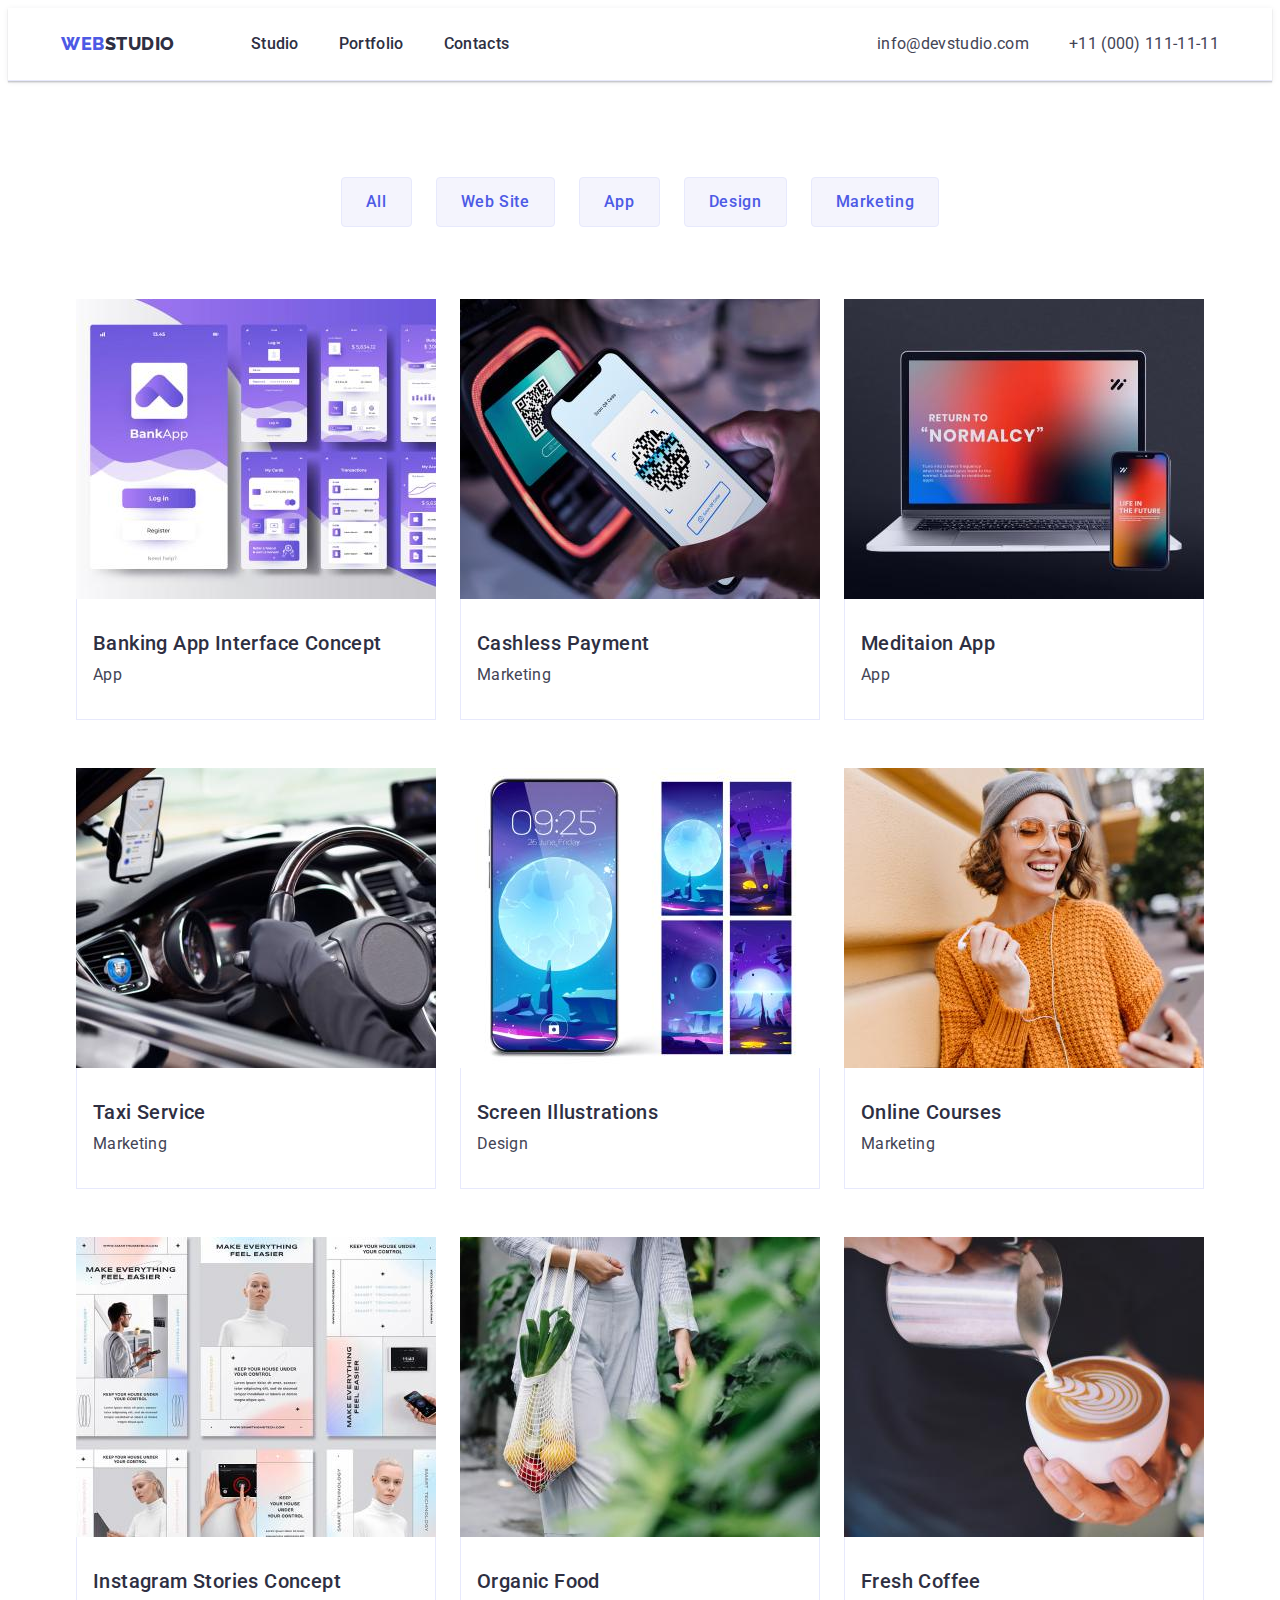
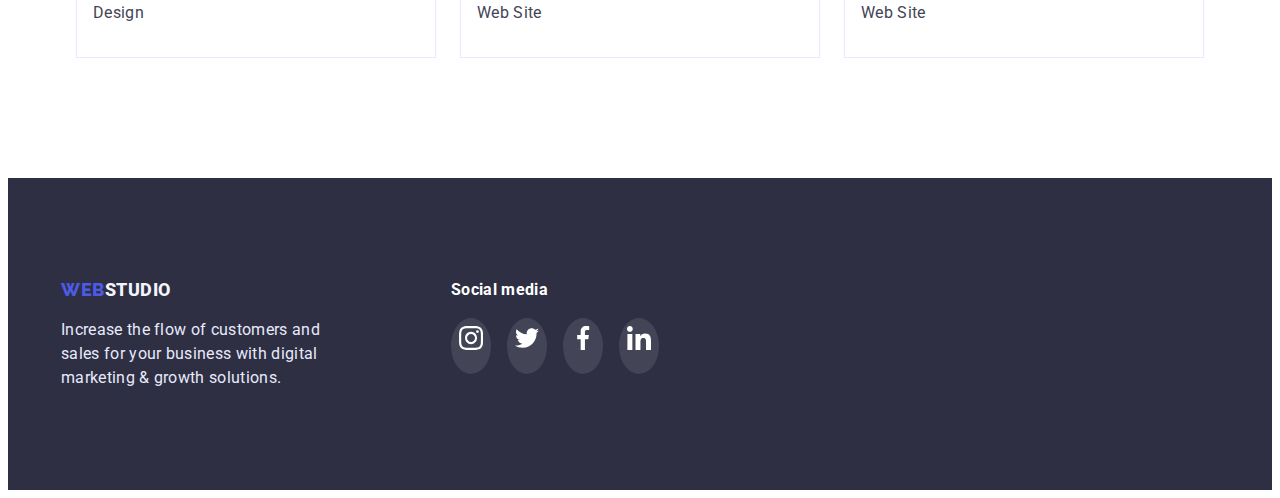
==== portfolio.html @ 2340c5c8 "hw4" ====
<!DOCTYPE html>
<html lang="en">
  <head>
    <meta charset="UTF-8" />
    <meta http-equiv="X-UA-Compatible" content="IE=edge" />
    <meta name="viewport" content="width=device-width, initial-scale=1.0" />
    <title>Portfolio</title>
    <link rel="preconnect" href="https://fonts.googleapis.com" />
    <link rel="preconnect" href="https://fonts.gstatic.com" crossorigin />
    <link
      href="https://fonts.googleapis.com/css2?family=Raleway:wght@800&family=Roboto:wght@400;500;700&display=swap"
      rel="stylesheet"
    />
    <link
      rel="stylesheet"
      href="https://cdnjs.cloudflare.com/ajax/libs/modern-normalize/1.1.0/modern-normalize.min.css"
      integrity="sha512-wpPYUAdjBVSE4KJnH1VR1HeZfpl1ub8YT/NKx4PuQ5NmX2tKuGu6U/JRp5y+Y8XG2tV+wKQpNHVUX03MfMFn9Q=="
      crossorigin="anonymous"
      referrerpolicy="no-referrer"
    />
    <link rel="stylesheet" href="./css/styles.css" />
  </head>
  <body>
    <header class="header header-port">
      <div class="container header-flex">
        <nav class="nav">
          <a href="./index.html" class="logo-header"
            ><span class="logo-first">Web</span>Studio</a
          >
          <ul class="nav-main">
            <li class="nav-li">
              <a class="nav-main-item" href="./index.html">Studio</a>
            </li>
            <li class="nav-li">
              <a class="nav-main-item" href="./portfolio.html">Portfolio</a>
            </li>
            <li class="nav-li">
              <a class="nav-main-item" href="">Contacts</a>
            </li>
          </ul>
        </nav>
        <address>
          <ul class="contacts-list">
            <li class="contact">
              <a class="contacts" href="mailto:info@devstudio.com"
                >info@devstudio.com</a
              >
            </li>
            <li class="contact">
              <a class="contacts" href="tel:+110001111111"
                >+11 (000) 111-11-11</a
              >
            </li>
          </ul>
        </address>
      </div>
    </header>
    <main>
      <section class="section-portfolio">
        <div class="container">
          <h1 class="hidden-title">Portfolio</h1>
          <ul class="buttons">
            <li>
              <button type="button" class="project-filter-btn">All</button>
            </li>
            <li>
              <button type="button" class="project-filter-btn">Web Site</button>
            </li>
            <li>
              <button type="button" class="project-filter-btn">App</button>
            </li>
            <li>
              <button type="button" class="project-filter-btn">Design</button>
            </li>
            <li>
              <button type="button" class="project-filter-btn">
                Marketing
              </button>
            </li>
          </ul>
          <ul class="portfolio-cards-list">
            <li class="project-card">
              <a href="" class="project-card-link">
                <img
                  src="./images/banking.jpg"
                  alt="Preview of Banking App Interface Concept"
                  width="360"
                  height="300"
                />
                <div class="prjct-card-brdr">
                  <h2 class="card-name card">Banking App Interface Concept</h2>
                  <p class="card-desc card">App</p>
                </div>
              </a>
            </li>
            <li class="project-card">
              <a href="" class="project-card-link">
                <img
                  src="./images/payment.jpg"
                  alt="Preview of Cashless Payment"
                  width="360"
                  height="300"
                />
                <div class="prjct-card-brdr">
                  <h2 class="card-name card">Cashless Payment</h2>
                  <p class="card-desc card">Marketing</p>
                </div>
              </a>
            </li>
            <li class="project-card">
              <a href="" class="project-card-link">
                <img
                  src="./images/meditation.jpg"
                  alt="Preview of Meditaion App"
                  width="360"
                  height="300"
                />
                <div class="prjct-card-brdr">
                  <h2 class="card-name card">Meditaion App</h2>
                  <p class="card-desc card">App</p>
                </div>
              </a>
            </li>
            <li class="project-card">
              <a href="" class="project-card-link">
                <img
                  src="./images/taxi.jpg"
                  alt="Preview of Taxi Service"
                  width="360"
                  height="300"
                />
                <div class="prjct-card-brdr">
                  <h2 class="card-name card">Taxi Service</h2>
                  <p class="card-desc card">Marketing</p>
                </div>
              </a>
            </li>
            <li class="project-card">
              <a href="" class="project-card-link">
                <img
                  src="./images/screen.jpg"
                  alt="Preview of Screen Illustrations"
                  width="360"
                  height="300"
                />
                <div class="prjct-card-brdr">
                  <h2 class="card-name card">Screen Illustrations</h2>
                  <p class="card-desc card">Design</p>
                </div>
              </a>
            </li>
            <li class="project-card">
              <a href="" class="project-card-link">
                <img
                  src="./images/cources.jpg"
                  alt="Preview of Online Courses"
                  width="360"
                  height="300"
                />
                <div class="prjct-card-brdr">
                  <h2 class="card-name card">Online Courses</h2>
                  <p class="card-desc card">Marketing</p>
                </div>
              </a>
            </li>
            <li class="project-card">
              <a href="" class="project-card-link">
                <img
                  src="./images/instagram.jpg"
                  alt="Preview of Instagram Stories Concept"
                  width="360"
                  height="300"
                />
                <div class="prjct-card-brdr">
                  <h2 class="card-name card">Instagram Stories Concept</h2>
                  <p class="card-desc card">Design</p>
                </div>
              </a>
            </li>
            <li class="project-card">
              <a href="" class="project-card-link">
                <img
                  src="./images/food.jpg"
                  alt="Preview of Organic Food"
                  width="360"
                  height="300"
                />
                <div class="prjct-card-brdr">
                  <h2 class="card-name card">Organic Food</h2>
                  <p class="card-desc card">Web Site</p>
                </div>
              </a>
            </li>
            <li class="project-card">
              <a href="" class="project-card-link">
                <img
                  src="./images/coffee.jpg"
                  alt="Preview of Fresh Coffee"
                  width="360"
                  height="300"
                />
                <div class="prjct-card-brdr">
                  <h2 class="card-name card">Fresh Coffee</h2>
                  <p class="card-desc card">Web Site</p>
                </div>
              </a>
            </li>
          </ul>
        </div>
      </section>
    </main>
    <footer class="footer">
      <div class="container footer-cont">
        <div>
          <a href="./index.html" class="logo-footer"
            ><span class="logo-first">Web</span>Studio</a
          >
          <p class="footer-text">
            Increase the flow of customers and sales for your business with
            digital marketing & growth solutions.
          </p>
        </div>
        <div class="socials-footer">
          <h3 class="sm-footer">Social media</h3>
          <ul class="socials-list-footer">
            <li>
              <a href="" class="social-footer">
                <svg class="social-pic-footer">
                  <use href="./images/icons.svg#icon-instagram"></use></svg
              ></a>
            </li>
            <li>
              <a href="" class="social-footer">
                <svg class="social-pic-footer">
                  <use href="./images/icons.svg#icon-twitter"></use></svg
              ></a>
            </li>
            <li>
              <a href="" class="social-footer">
                <svg class="social-pic-footer">
                  <use href="./images/icons.svg#icon-facebook"></use></svg
              ></a>
            </li>
            <li>
              <a href="" class="social-footer">
                <svg class="social-pic-footer">
                  <use href="./images/icons.svg#icon-linkedin"></use></svg
              ></a>
            </li>
          </ul>
        </div>
      </div>
    </footer>
  </body>
</html>
---- css/styles.css ----
:root {
  --brand-color: #2e2f42;
  --brand-color-light: #4d5ae5;
  --secondary-text-color: #434455;
  --brand-btn-act: #404bbf;
  --team-bgc: #f4f4fd;
}
/* font-family: 'Raleway', sans-serif;
font-family: 'Roboto', sans-serif; */
body {
  color: var(--brand-color);
  background-color: #fff;
  font-family: "Roboto", sans-serif;
  font-size: 16px;
}
ul {
  list-style-type: none;
  margin: 0;
  padding: 0;
}
a {
  text-decoration: none;
}
p,
h1,
h2,
h3 {
  margin: 0;
  padding: 0;
}
img {
  display: block;
  max-width: 100%;
  height: auto;
}

.container {
  width: 100%;
  max-width: 1158px;
  margin: 0 auto;
  padding: 0 15px;
  /* макс ширину уменьшить с учетом паддинг
  паддинг взять из layout grids figma */
}
.section {
  padding-top: 120px;
  padding-bottom: 120px;
}
/* header */
.header {
  border-bottom: 1px solid #e7e9fc;
  padding-top: 24px;
  padding-bottom: 24px;
  box-shadow: 0px 2px 1px rgba(46, 47, 66, 0.08),
    0px 1px 1px rgba(46, 47, 66, 0.16), 0px 1px 6px rgba(46, 47, 66, 0.08);
}
.logo-first {
  font-family: "Raleway", sans-serif;
  color: var(--brand-color-light);
  font-weight: 800;
  font-size: 18px;
  line-height: 1.333;
  letter-spacing: 0.03em;
  text-transform: uppercase;
}
.logo-header {
  color: var(--brand-color);
  font-family: "Raleway", sans-serif;
  font-weight: 800;
  font-size: 18px;
  line-height: 1.333;
  letter-spacing: 0.03em;
  text-transform: uppercase;
  margin-right: 76px;
}
.nav-main-item {
  font-weight: 500;
  color: var(--brand-color);
  letter-spacing: 0.02em;
  line-height: 1.5;
}
.nav-main-item:hover,
.nav-main-item:focus {
  color: var(--brand-btn-act);
}
.contacts {
  color: var(--secondary-text-color);
  letter-spacing: 0.02em;
  line-height: 1.5;
  font-style: normal;
}
.contacts:hover,
.contacts:focus {
  color: var(--brand-btn-act);
  font-style: normal;
}
/* hero */
.hero {
  background-color: var(--brand-color);
  background-image: linear-gradient(
      rgba(46, 47, 66, 0.7),
      rgba(46, 47, 66, 0.7)
    ),
    url("../images/people-office.jpg");
  background-repeat: no-repeat;
  background-position: center;
  background-size: cover;
  max-width: 1440px;
  margin: 0 auto;
  /* background-attachment: scroll; */
  padding: 188px 0;
  text-align: center;
}
.hero-text {
  font-weight: 700;
  font-size: 56px;
  line-height: 1.071;
  color: #ffffff;
  width: 494px;
  margin: 0 auto 48px auto;
  /* margin-bottom: 48px; */
}
.hero-btn {
  background-color: var(--brand-color-light);
  padding: 16px 32px;
  box-shadow: 0px 4px 4px rgba(0, 0, 0, 0.15);
  border: none;
  border-radius: 4px;
  font-family: "Roboto", sans-serif;
  font-weight: 500;
  font-size: 16px;
  line-height: 1.5;
  letter-spacing: 0.04em;
  color: #ffffff;
  cursor: pointer;
}
.hero-btn:hover,
.hero-btn:active {
  background-color: var(--brand-btn-act);
}
/* advantages */
.hidden-title {
  position: absolute;
  white-space: nowrap;
  width: 1px;
  height: 1px;
  overflow: hidden;
  border: 0;
  padding: 0;
  clip: rect(0 0 0 0);
  clip-path: inset(50%);
  margin: -1px;
}
.desc-title {
  font-weight: 500;
  font-size: 20px;
  line-height: 1.2;
  color: var(--brand-color);
  letter-spacing: 0.02em;
  margin-bottom: 8px;
}
.desc-text {
  font-size: 16px;
  color: var(--secondary-text-color);
  line-height: 1.5;
  letter-spacing: 0.02em;
  margin: 0;
  padding: 0;
}
/* what are we doing */
.section-title {
  font-weight: 700;
  font-size: 36px;
  line-height: 1.111;
  text-align: center;
  letter-spacing: 0.02em;
  text-transform: capitalize;
  color: var(--brand-color);
  margin-bottom: 76px;
}
.team {
  background-color: var(--team-bgc);
}
.team-card {
  background: #ffffff;
  box-shadow: 0px 1px 6px rgba(46, 47, 66, 0.08),
    0px 1px 1px rgba(46, 47, 66, 0.16), 0px 2px 1px rgba(46, 47, 66, 0.08);
  border-radius: 0px 0px 4px 4px;
  padding-bottom: 32px;
}
.card-name {
  font-weight: 500;
  font-size: 20px;
  line-height: 1.2;
  text-align: center;
  letter-spacing: 0.02em;
  color: var(--brand-color);
  margin-bottom: 8px;
}
.card-desc {
  line-height: 1.5;
  text-align: center;
  letter-spacing: 0.02em;
  color: var(--secondary-text-color);
  margin-bottom: 8px;
}
.card-desc.card {
  margin-bottom: 0;
}
/* customers */
.customers-list {
  display: flex;
  column-gap: 24px;
}
.customer-link {
  display: inline-block;
  border: 1px solid #8e8f99;
  border-radius: 4px;
  height: 88px;
  width: 168px;
  text-align: center;
  padding: 16px 0;
}
.customer-pic {
  height: 56px;
  width: 104px;
  fill: #8e8f99;
}
.customer-link:hover,
.customer-link:focus {
  border-color: var(--brand-btn-act);
}
.customer-link:hover > .customer-pic,
.customer-link:focus > .customer-pic {
  fill: var(--brand-btn-act);
}
/* footer */
.footer {
  padding: 100px 0;
  background-color: var(--brand-color);
}
.logo-footer {
  font-weight: 800;
  font-size: 18px;
  line-height: 1.111;
  letter-spacing: 0.03em;
  text-transform: uppercase;
  color: #f4f4fd;
}
.footer-text {
  line-height: 1.5;
  letter-spacing: 0.02em;
  color: #e7e9fc;
  width: 270px;
  margin-top: 16px;
}
/* portfolio */
/* .header-port {
  box-shadow: 0px 2px 1px rgba(46, 47, 66, 0.08),
    0px 1px 1px rgba(46, 47, 66, 0.16), 0px 1px 6px rgba(46, 47, 66, 0.08);
} */
.project-filter-btn {
  font-family: "Roboto", sans-serif;
  background-color: #f4f4fd;
  border: 1px solid #e7e9fc;
  border-radius: 4px;
  font-weight: 500;
  text-align: center;
  font-size: 16px;
  line-height: 1.5;
  letter-spacing: 0.04em;
  color: var(--brand-color-light);
  cursor: pointer;
  padding: 12px 24px;
}
.project-filter-btn:hover,
.project-filter-btn:focus {
  background-color: var(--brand-btn-act);
  box-shadow: 0px 3px 1px rgba(0, 0, 0, 0.1), 0px 2px 1px rgba(0, 0, 0, 0.08),
    0px 2px 2px rgba(0, 0, 0, 0.12);
  color: #ffffff;
  border-color: transparent;
}
/* .project-filter-btn:active {
  background-color: var(--brand-btn-act);
  color: #ffffff;
  border-color: transparent;
} */

/* margins paddings flex */

.header-flex {
  display: flex;
  justify-content: space-between;
}
.nav {
  display: flex;
}
.nav-main {
  display: flex;
  margin-right: auto;
}
.nav-li {
  margin-right: 40px;
}
.nav-li:last-child {
  margin-right: 0;
}
.contacts-list {
  display: flex;
}

.contact {
  margin-right: 40px;
}
.contact:last-child {
  margin-right: 0;
}
.desc-pic-cont {
  background-color: var(--team-bgc);
  padding: 24px 0;
  text-align: center;
  height: 112px;
  margin-bottom: 8px;
}
.desc-pic {
  display: inline-block;
  width: 64px;
  height: 64px;
}
.desc {
  display: flex;
  column-gap: 24px;
}
.desc-item {
  width: 270px;
}
.wawd {
  padding-top: 0;
}
.wawd-cards {
  display: flex;
  justify-content: space-between;
}
.team-cards {
  display: flex;
  justify-content: space-between;
}
.team-portrait {
  margin-bottom: 32px;
}

.socials-list {
  display: flex;
  justify-content: center;
  column-gap: 24px;
}
.social {
  display: inline-block;
  border-radius: 50%;
  background-color: var(--brand-color-light);
  width: 40px;
  height: 40px;
  padding: 12px 0;
  text-align: center;
}
.social:hover,
.social:focus {
  background-color: var(--brand-btn-act);
}
.social-pic {
  width: 16px;
  height: 16px;
  fill: #fff;
}
.footer-cont {
  display: flex;
  column-gap: 120px;
}
.sm-footer {
  font-style: normal;
  font-size: 16px;
  line-height: 1.5;
  letter-spacing: 0.02em;
  color: #ffffff;
  margin-bottom: 16px;
}
.socials-list-footer {
  display: flex;
  justify-content: center;
  column-gap: 16px;
}
.social-footer {
  display: inline-block;
  border-radius: 50%;
  background-color: rgba(255, 255, 255, 0.1);
  width: 40px;
  height: 40px;
  padding: 8px 0;
  text-align: center;
}
.social-footer:hover,
.social-footer:focus {
  background-color: #31d0aa;
}
.social-pic-footer {
  width: 24px;
  height: 24px;
  fill: #fff;
}
/* portfolio */
.section-portfolio {
  padding-top: 96px;
  padding-bottom: 120px;
}
.buttons {
  margin-bottom: 72px;
  display: flex;
  justify-content: center;
  gap: 24px;
}
.portfolio-cards-list {
  display: flex;
  flex-wrap: wrap;
  justify-content: center;
  row-gap: 48px;
  column-gap: 24px;
}
.prjct-card-brdr {
  border-left: 1px solid #e7e9fc;
  border-bottom: 1px solid #e7e9fc;
  border-right: 1px solid #e7e9fc;
  padding-top: 32px;
  padding-bottom: 32px;
  padding-left: 16px;
}
.project-card-link {
  display: block;
}
.project-card-link:hover,
.project-card-link:focus {
  box-shadow: 0px 1px 6px rgba(46, 47, 66, 0.08),
    0px 1px 1px rgba(46, 47, 66, 0.16), 0px 2px 1px rgba(46, 47, 66, 0.08);
}
/* border: 1px solid #F4F4FD;
box-shadow: 0px 1px 6px rgba(46, 47, 66, 0.08), 0px 1px 1px rgba(46, 47, 66, 0.16), 0px 2px 1px rgba(46, 47, 66, 0.08); */
.card {
  text-align: left;
}
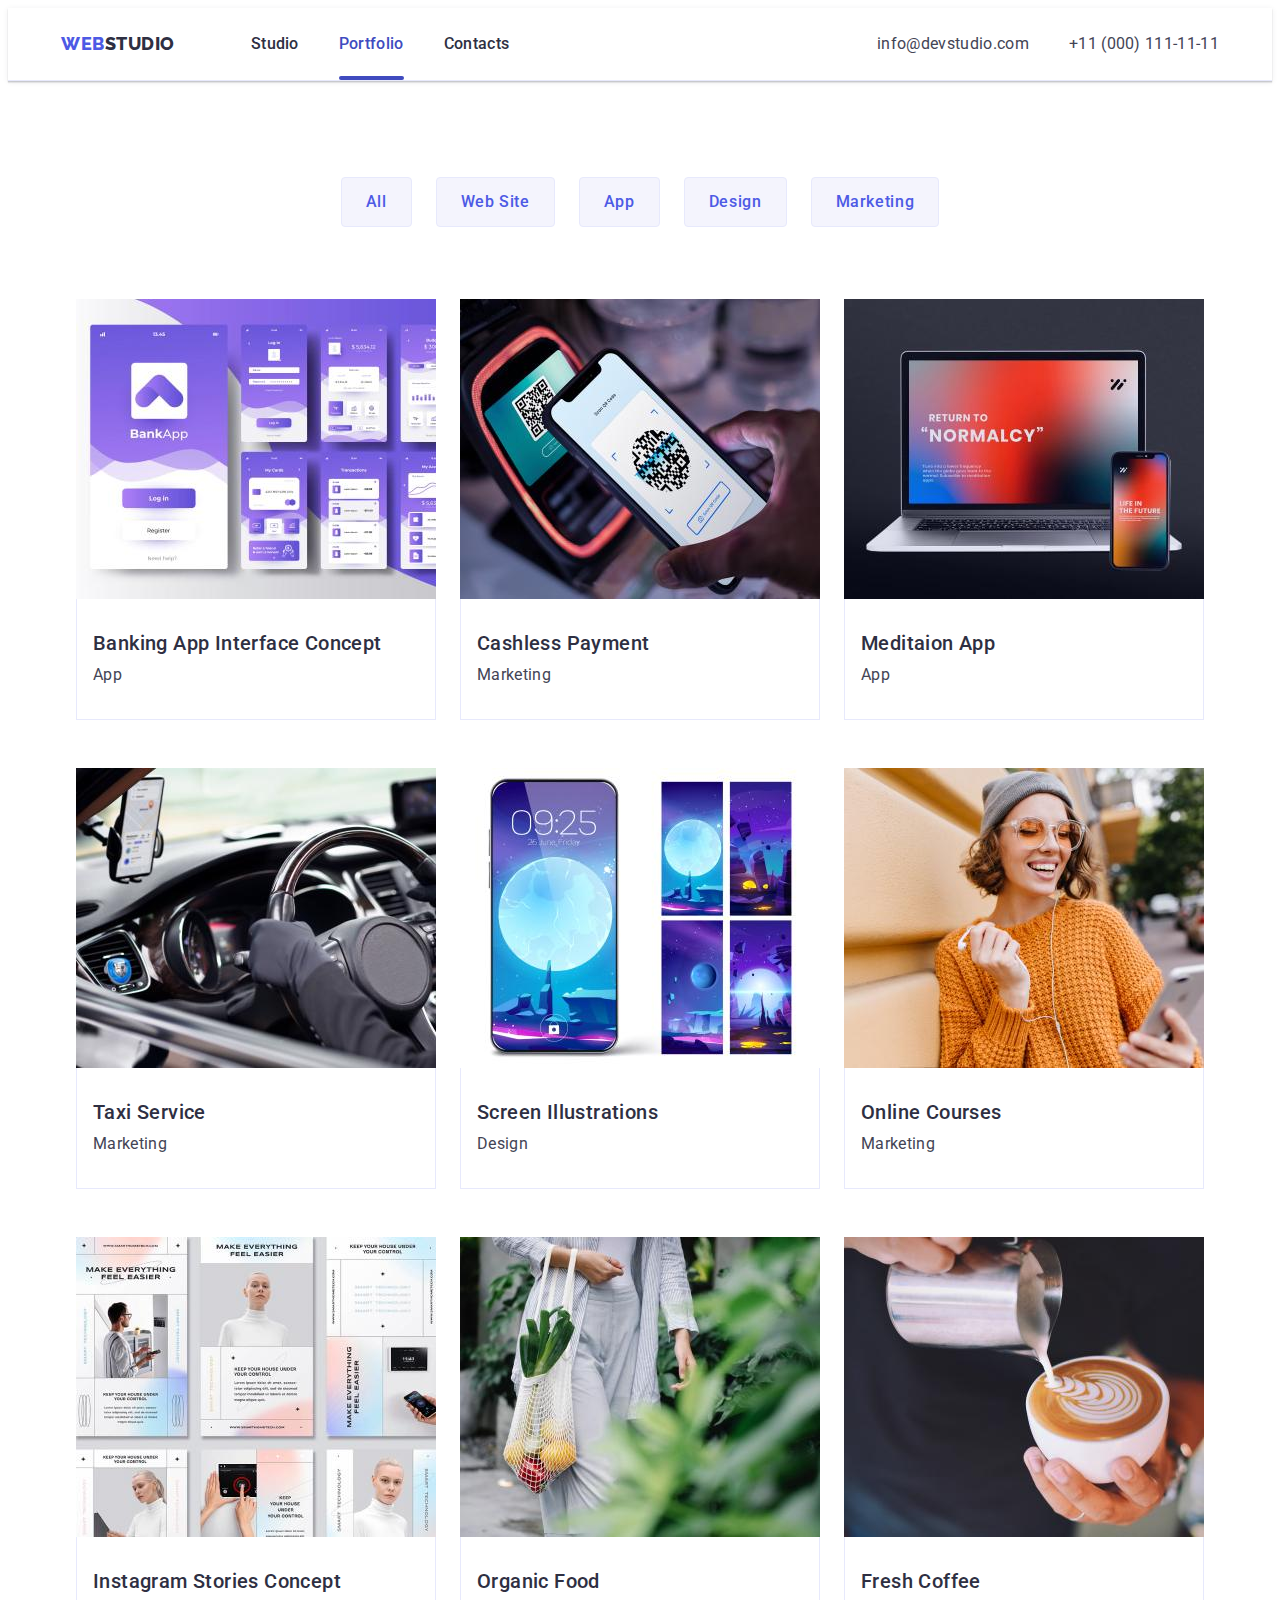
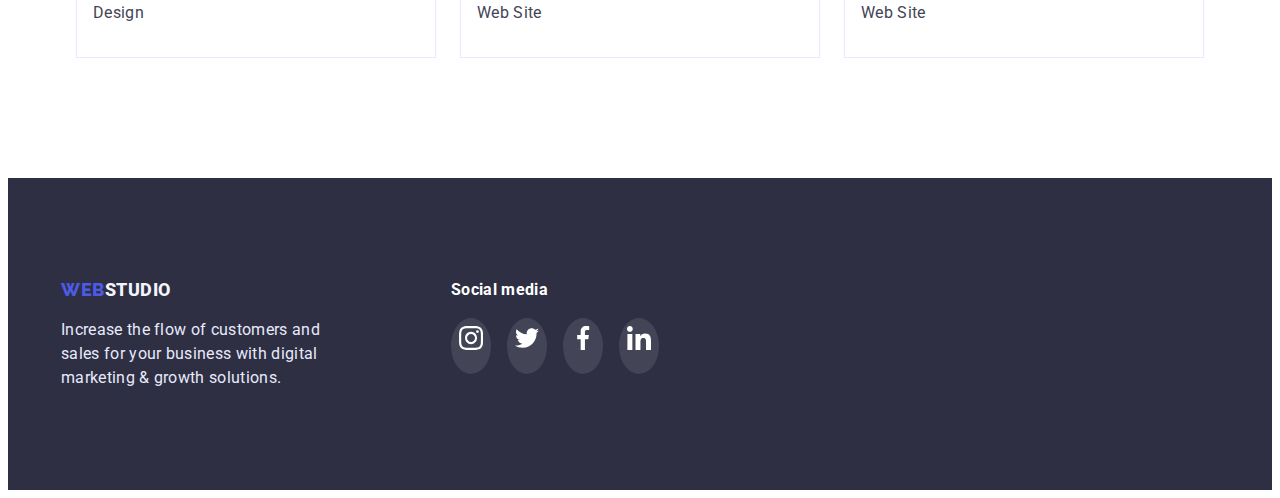
==== commit 773d375a: "hw5-done-v1" ====
--- a/portfolio.html
+++ b/portfolio.html
@@ -32,7 +32,9 @@
               <a class="nav-main-item" href="./index.html">Studio</a>
             </li>
             <li class="nav-li">
-              <a class="nav-main-item" href="./portfolio.html">Portfolio</a>
+              <a class="nav-main-item current" href="./portfolio.html"
+                >Portfolio</a
+              >
             </li>
             <li class="nav-li">
               <a class="nav-main-item" href="">Contacts</a>
@@ -81,12 +83,19 @@
           <ul class="portfolio-cards-list">
             <li class="project-card">
               <a href="" class="project-card-link">
-                <img
-                  src="./images/banking.jpg"
-                  alt="Preview of Banking App Interface Concept"
-                  width="360"
-                  height="300"
-                />
+                <div class="img-cover">
+                  <p class="card-text">
+                    Lorem ipsum, dolor sit amet consectetur adipisicing elit.
+                    Exercitationem veniam repellat alias totam, voluptas
+                    repudiandae culpa ut reiciendis unde adipisci.
+                  </p>
+                  <img
+                    src="./images/banking.jpg"
+                    alt="Preview of Banking App Interface Concept"
+                    width="360"
+                    height="300"
+                  />
+                </div>
                 <div class="prjct-card-brdr">
                   <h2 class="card-name card">Banking App Interface Concept</h2>
                   <p class="card-desc card">App</p>
@@ -95,12 +104,19 @@
             </li>
             <li class="project-card">
               <a href="" class="project-card-link">
-                <img
-                  src="./images/payment.jpg"
-                  alt="Preview of Cashless Payment"
-                  width="360"
-                  height="300"
-                />
+                <div class="img-cover">
+                  <p class="card-text">
+                    Lorem ipsum, dolor sit amet consectetur adipisicing elit.
+                    Exercitationem veniam repellat alias totam, voluptas
+                    repudiandae culpa ut reiciendis unde adipisci.
+                  </p>
+                  <img
+                    src="./images/payment.jpg"
+                    alt="Preview of Cashless Payment"
+                    width="360"
+                    height="300"
+                  />
+                </div>
                 <div class="prjct-card-brdr">
                   <h2 class="card-name card">Cashless Payment</h2>
                   <p class="card-desc card">Marketing</p>
@@ -109,12 +125,19 @@
             </li>
             <li class="project-card">
               <a href="" class="project-card-link">
-                <img
-                  src="./images/meditation.jpg"
-                  alt="Preview of Meditaion App"
-                  width="360"
-                  height="300"
-                />
+                <div class="img-cover">
+                  <p class="card-text">
+                    Lorem ipsum, dolor sit amet consectetur adipisicing elit.
+                    Exercitationem veniam repellat alias totam, voluptas
+                    repudiandae culpa ut reiciendis unde adipisci.
+                  </p>
+                  <img
+                    src="./images/meditation.jpg"
+                    alt="Preview of Meditaion App"
+                    width="360"
+                    height="300"
+                  />
+                </div>
                 <div class="prjct-card-brdr">
                   <h2 class="card-name card">Meditaion App</h2>
                   <p class="card-desc card">App</p>
@@ -123,12 +146,19 @@
             </li>
             <li class="project-card">
               <a href="" class="project-card-link">
-                <img
-                  src="./images/taxi.jpg"
-                  alt="Preview of Taxi Service"
-                  width="360"
-                  height="300"
-                />
+                <div class="img-cover">
+                  <p class="card-text">
+                    Lorem ipsum, dolor sit amet consectetur adipisicing elit.
+                    Exercitationem veniam repellat alias totam, voluptas
+                    repudiandae culpa ut reiciendis unde adipisci.
+                  </p>
+                  <img
+                    src="./images/taxi.jpg"
+                    alt="Preview of Taxi Service"
+                    width="360"
+                    height="300"
+                  />
+                </div>
                 <div class="prjct-card-brdr">
                   <h2 class="card-name card">Taxi Service</h2>
                   <p class="card-desc card">Marketing</p>
@@ -137,12 +167,19 @@
             </li>
             <li class="project-card">
               <a href="" class="project-card-link">
-                <img
-                  src="./images/screen.jpg"
-                  alt="Preview of Screen Illustrations"
-                  width="360"
-                  height="300"
-                />
+                <div class="img-cover">
+                  <p class="card-text">
+                    Lorem ipsum, dolor sit amet consectetur adipisicing elit.
+                    Exercitationem veniam repellat alias totam, voluptas
+                    repudiandae culpa ut reiciendis unde adipisci.
+                  </p>
+                  <img
+                    src="./images/screen.jpg"
+                    alt="Preview of Screen Illustrations"
+                    width="360"
+                    height="300"
+                  />
+                </div>
                 <div class="prjct-card-brdr">
                   <h2 class="card-name card">Screen Illustrations</h2>
                   <p class="card-desc card">Design</p>
@@ -151,12 +188,19 @@
             </li>
             <li class="project-card">
               <a href="" class="project-card-link">
-                <img
-                  src="./images/cources.jpg"
-                  alt="Preview of Online Courses"
-                  width="360"
-                  height="300"
-                />
+                <div class="img-cover">
+                  <p class="card-text">
+                    Lorem ipsum, dolor sit amet consectetur adipisicing elit.
+                    Exercitationem veniam repellat alias totam, voluptas
+                    repudiandae culpa ut reiciendis unde adipisci.
+                  </p>
+                  <img
+                    src="./images/cources.jpg"
+                    alt="Preview of Online Courses"
+                    width="360"
+                    height="300"
+                  />
+                </div>
                 <div class="prjct-card-brdr">
                   <h2 class="card-name card">Online Courses</h2>
                   <p class="card-desc card">Marketing</p>
@@ -165,12 +209,19 @@
             </li>
             <li class="project-card">
               <a href="" class="project-card-link">
-                <img
-                  src="./images/instagram.jpg"
-                  alt="Preview of Instagram Stories Concept"
-                  width="360"
-                  height="300"
-                />
+                <div class="img-cover">
+                  <p class="card-text">
+                    Lorem ipsum, dolor sit amet consectetur adipisicing elit.
+                    Exercitationem veniam repellat alias totam, voluptas
+                    repudiandae culpa ut reiciendis unde adipisci.
+                  </p>
+                  <img
+                    src="./images/instagram.jpg"
+                    alt="Preview of Instagram Stories Concept"
+                    width="360"
+                    height="300"
+                  />
+                </div>
                 <div class="prjct-card-brdr">
                   <h2 class="card-name card">Instagram Stories Concept</h2>
                   <p class="card-desc card">Design</p>
@@ -179,12 +230,19 @@
             </li>
             <li class="project-card">
               <a href="" class="project-card-link">
-                <img
-                  src="./images/food.jpg"
-                  alt="Preview of Organic Food"
-                  width="360"
-                  height="300"
-                />
+                <div class="img-cover">
+                  <p class="card-text">
+                    Lorem ipsum, dolor sit amet consectetur adipisicing elit.
+                    Exercitationem veniam repellat alias totam, voluptas
+                    repudiandae culpa ut reiciendis unde adipisci.
+                  </p>
+                  <img
+                    src="./images/food.jpg"
+                    alt="Preview of Organic Food"
+                    width="360"
+                    height="300"
+                  />
+                </div>
                 <div class="prjct-card-brdr">
                   <h2 class="card-name card">Organic Food</h2>
                   <p class="card-desc card">Web Site</p>
@@ -193,12 +251,19 @@
             </li>
             <li class="project-card">
               <a href="" class="project-card-link">
-                <img
-                  src="./images/coffee.jpg"
-                  alt="Preview of Fresh Coffee"
-                  width="360"
-                  height="300"
-                />
+                <div class="img-cover">
+                  <p class="card-text">
+                    Lorem ipsum, dolor sit amet consectetur adipisicing elit.
+                    Exercitationem veniam repellat alias totam, voluptas
+                    repudiandae culpa ut reiciendis unde adipisci.
+                  </p>
+                  <img
+                    src="./images/coffee.jpg"
+                    alt="Preview of Fresh Coffee"
+                    width="360"
+                    height="300"
+                  />
+                </div>
                 <div class="prjct-card-brdr">
                   <h2 class="card-name card">Fresh Coffee</h2>
                   <p class="card-desc card">Web Site</p>
--- a/css/styles.css
+++ b/css/styles.css
@@ -78,16 +78,32 @@
   color: var(--brand-color);
   letter-spacing: 0.02em;
   line-height: 1.5;
+  position: relative;
+  transition: color 250ms cubic-bezier(0.4, 0, 0.2, 1);
 }
 .nav-main-item:hover,
 .nav-main-item:focus {
   color: var(--brand-btn-act);
 }
+.nav-main-item.current {
+  color: var(--brand-btn-act);
+}
+.nav-main-item.current::after {
+  position: absolute;
+  top: 42px;
+  content: "";
+  display: block;
+  width: 100%;
+  height: 4px;
+  background-color: currentColor;
+  border-radius: 2px;
+}
 .contacts {
   color: var(--secondary-text-color);
   letter-spacing: 0.02em;
   line-height: 1.5;
   font-style: normal;
+  transition: color 250ms cubic-bezier(0.4, 0, 0.2, 1);
 }
 .contacts:hover,
 .contacts:focus {
@@ -133,6 +149,7 @@
   letter-spacing: 0.04em;
   color: #ffffff;
   cursor: pointer;
+  transition: background-color 250ms cubic-bezier(0.4, 0, 0.2, 1);
 }
 .hero-btn:hover,
 .hero-btn:active {
@@ -220,11 +237,13 @@
   width: 168px;
   text-align: center;
   padding: 16px 0;
+  transition: border-color 250ms cubic-bezier(0.4, 0, 0.2, 1);
 }
 .customer-pic {
   height: 56px;
   width: 104px;
   fill: #8e8f99;
+  transition: fill 250ms cubic-bezier(0.4, 0, 0.2, 1);
 }
 .customer-link:hover,
 .customer-link:focus {
@@ -272,6 +291,8 @@
   color: var(--brand-color-light);
   cursor: pointer;
   padding: 12px 24px;
+  transition: background-color 250ms cubic-bezier(0.4, 0, 0.2, 1),
+    color 250ms cubic-bezier(0.4, 0, 0.2, 1);
 }
 .project-filter-btn:hover,
 .project-filter-btn:focus {
@@ -281,12 +302,6 @@
   color: #ffffff;
   border-color: transparent;
 }
-/* .project-filter-btn:active {
-  background-color: var(--brand-btn-act);
-  color: #ffffff;
-  border-color: transparent;
-} */
-
 /* margins paddings flex */
 
 .header-flex {
@@ -306,6 +321,7 @@
 .nav-li:last-child {
   margin-right: 0;
 }
+
 .contacts-list {
   display: flex;
 }
@@ -363,6 +379,7 @@
   height: 40px;
   padding: 12px 0;
   text-align: center;
+  transition: background-color 250ms cubic-bezier(0.4, 0, 0.2, 1);
 }
 .social:hover,
 .social:focus {
@@ -398,6 +415,7 @@
   height: 40px;
   padding: 8px 0;
   text-align: center;
+  transition: background-color 250ms cubic-bezier(0.4, 0, 0.2, 1);
 }
 .social-footer:hover,
 .social-footer:focus {
@@ -436,14 +454,92 @@
 }
 .project-card-link {
   display: block;
+  transition: box-shadow 250ms cubic-bezier(0.4, 0, 0.2, 1);
+  /* position: relative; */
 }
 .project-card-link:hover,
 .project-card-link:focus {
   box-shadow: 0px 1px 6px rgba(46, 47, 66, 0.08),
     0px 1px 1px rgba(46, 47, 66, 0.16), 0px 2px 1px rgba(46, 47, 66, 0.08);
 }
-/* border: 1px solid #F4F4FD;
-box-shadow: 0px 1px 6px rgba(46, 47, 66, 0.08), 0px 1px 1px rgba(46, 47, 66, 0.16), 0px 2px 1px rgba(46, 47, 66, 0.08); */
 .card {
   text-align: left;
 }
+/* cards cover */
+.img-cover {
+  position: relative;
+  overflow: hidden;
+}
+.card-text {
+  position: absolute;
+  top: 100%;
+  height: 300px;
+  background-color: var(--brand-color-light);
+  background-blend-mode: soft-light;
+  mix-blend-mode: normal;
+  color: var(--team-bgc);
+  padding: 40px 32px 0 32px;
+  font-style: normal;
+  line-height: 1.5;
+  letter-spacing: 0.02em;
+  transition: top 250ms cubic-bezier(0.4, 0, 0.2, 1);
+}
+.project-card-link:hover > .img-cover > .card-text,
+.project-card-link:focus > .img-cover > .card-text {
+  top: 0;
+}
+/* modal */
+.backdrop {
+  padding: 88px 0;
+  position: fixed;
+  top: 0;
+  left: 0;
+  width: 100%;
+  height: 100%;
+  background-color: rgba(46, 47, 66, 0.4);
+  display: flex;
+  align-items: center;
+  justify-content: center;
+  padding: 88px 0;
+  transition: opacity 250ms cubic-bezier(0.4, 0, 0.2, 1),
+    visibility 250ms cubic-bezier(0.4, 0, 0.2, 1);
+}
+.backdrop.is-hidden {
+  opacity: 0;
+  visibility: hidden;
+  pointer-events: none;
+}
+.modal {
+  position: relative;
+  width: 100%;
+  max-width: 408px;
+  height: 100%;
+  max-height: 576px;
+  background-color: #fcfcfc;
+  box-shadow: 0px 1px 1px rgba(0, 0, 0, 0.14), 0px 1px 3px rgba(0, 0, 0, 0.12),
+    0px 2px 1px rgba(0, 0, 0, 0.2);
+  border-radius: 4px;
+  transition: transform 250ms cubic-bezier(0.4, 0, 0.2, 1);
+}
+.backdrop.is-hidden .modal {
+  transform: rotate(-90deg);
+}
+.close-button {
+  margin: 0;
+  position: absolute;
+  top: 24px;
+  right: 24px;
+  width: 24px;
+  height: 24px;
+  background-color: #e7e9fc;
+  border: 1px solid rgba(0, 0, 0, 0.1);
+  border-radius: 50%;
+  cursor: pointer;
+}
+.close-icon {
+  display: block;
+  margin: 0 auto;
+  fill: #000;
+  width: 8px;
+  height: 8px;
+}
